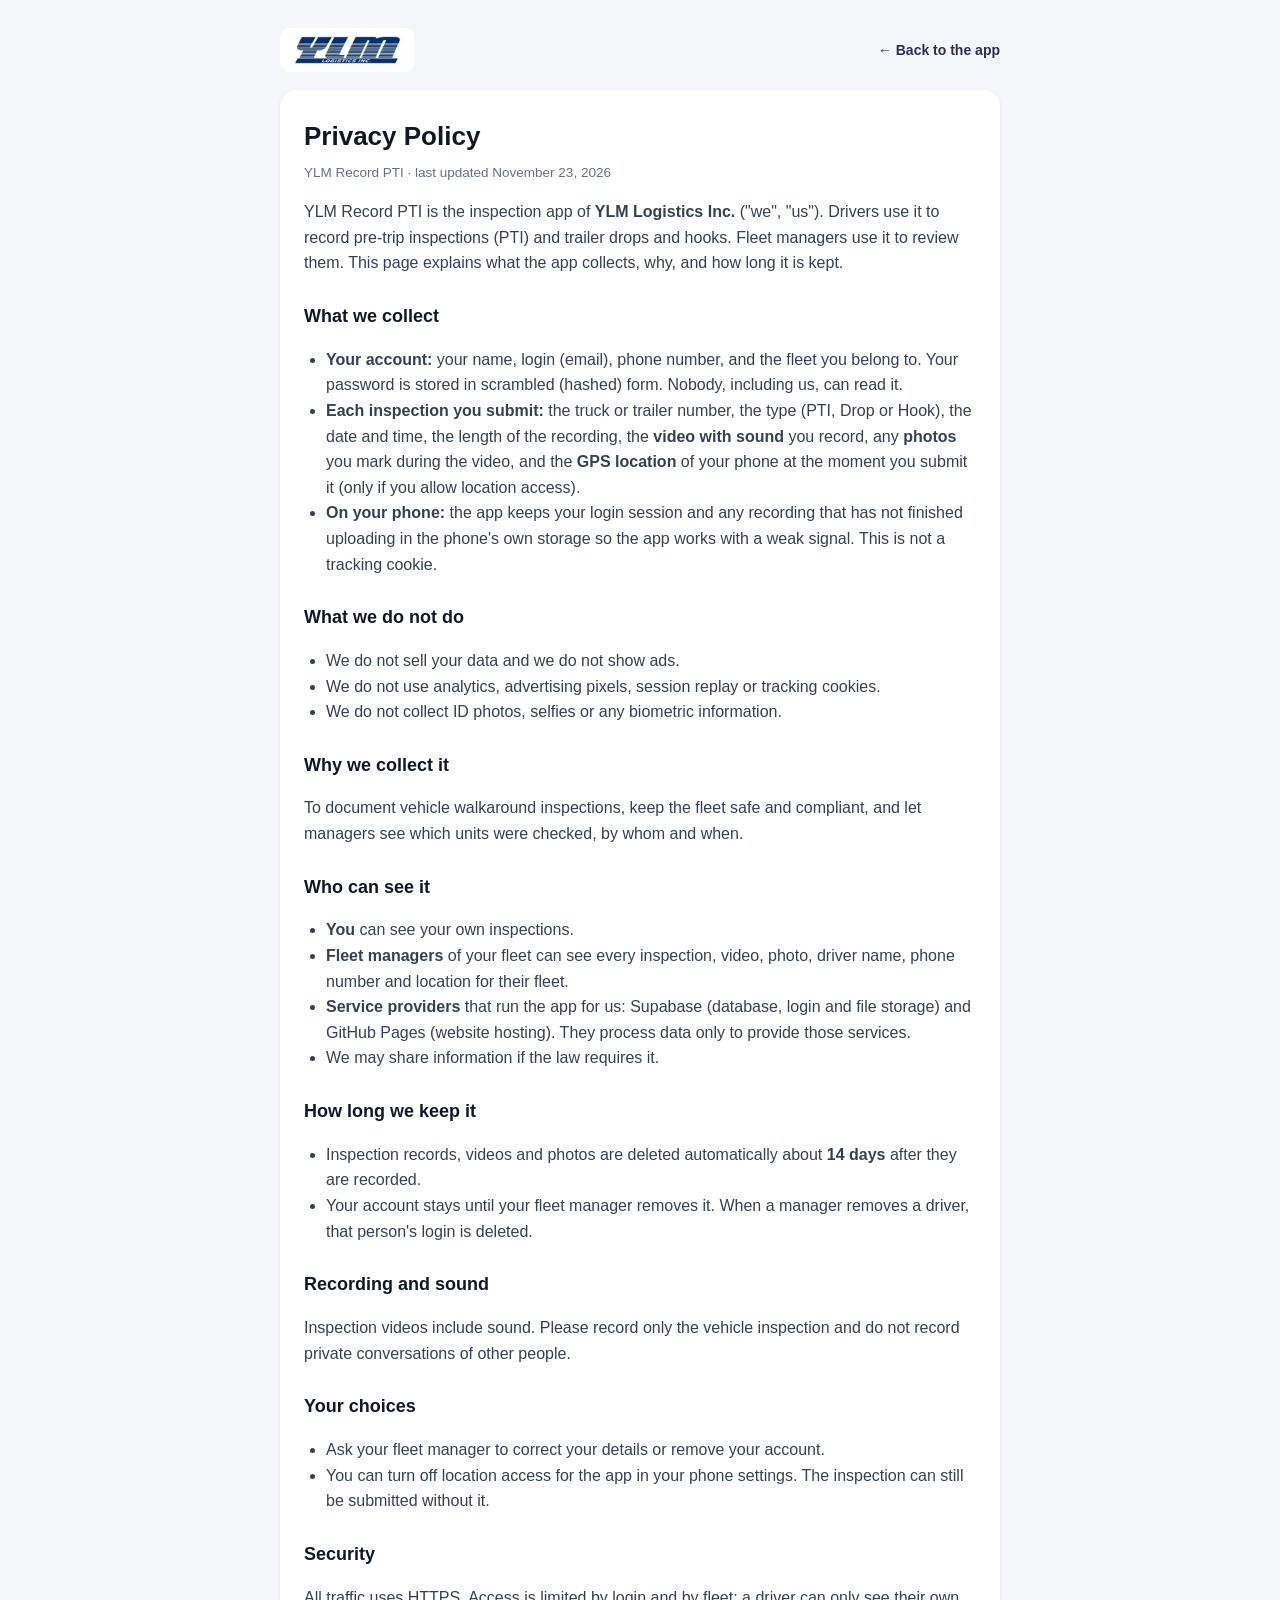
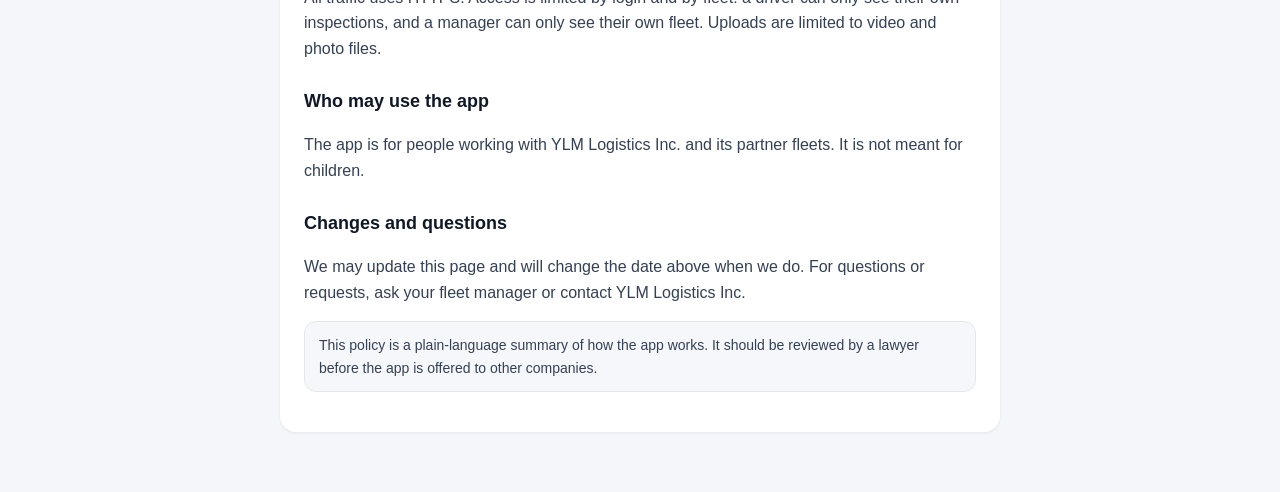
==== privacy.html @ 6dde9764 "yoyoyoyo" ====
<!DOCTYPE html>
<html lang="en">
<head>
<meta charset="UTF-8" />
<meta name="viewport" content="width=device-width, initial-scale=1" />
<meta http-equiv="Content-Security-Policy" content="default-src 'self'; img-src 'self' data:; style-src 'self'; base-uri 'self'; form-action 'none'; object-src 'none'" />
<title>Privacy Policy | YLM Record PTI</title>
<link rel="stylesheet" href="css/legal.css" />
</head>
<body>
<div class="wrap">
  <div class="top"><img src="assets/logo.png" alt="YLM Logistics Inc." /><a class="back" href="index.html">&larr; Back to the app</a></div>
  <div class="card">
    <h1>Privacy Policy</h1>
    <p class="updated">YLM Record PTI &middot; last updated November 23, 2026</p>
    <p>YLM Record PTI is the inspection app of <strong>YLM Logistics Inc.</strong> ("we", "us"). Drivers use it to record pre-trip inspections (PTI) and trailer drops and hooks. Fleet managers use it to review them. This page explains what the app collects, why, and how long it is kept.</p>

    <h2>What we collect</h2>
    <ul>
      <li><strong>Your account:</strong> your name, login (email), phone number, and the fleet you belong to. Your password is stored in scrambled (hashed) form. Nobody, including us, can read it.</li>
      <li><strong>Each inspection you submit:</strong> the truck or trailer number, the type (PTI, Drop or Hook), the date and time, the length of the recording, the <strong>video with sound</strong> you record, any <strong>photos</strong> you mark during the video, and the <strong>GPS location</strong> of your phone at the moment you submit it (only if you allow location access).</li>
      <li><strong>On your phone:</strong> the app keeps your login session and any recording that has not finished uploading in the phone's own storage so the app works with a weak signal. This is not a tracking cookie.</li>
    </ul>

    <h2>What we do not do</h2>
    <ul>
      <li>We do not sell your data and we do not show ads.</li>
      <li>We do not use analytics, advertising pixels, session replay or tracking cookies.</li>
      <li>We do not collect ID photos, selfies or any biometric information.</li>
    </ul>

    <h2>Why we collect it</h2>
    <p>To document vehicle walkaround inspections, keep the fleet safe and compliant, and let managers see which units were checked, by whom and when.</p>

    <h2>Who can see it</h2>
    <ul>
      <li><strong>You</strong> can see your own inspections.</li>
      <li><strong>Fleet managers</strong> of your fleet can see every inspection, video, photo, driver name, phone number and location for their fleet.</li>
      <li><strong>Service providers</strong> that run the app for us: Supabase (database, login and file storage) and GitHub Pages (website hosting). They process data only to provide those services.</li>
      <li>We may share information if the law requires it.</li>
    </ul>

    <h2>How long we keep it</h2>
    <ul>
      <li>Inspection records, videos and photos are deleted automatically about <strong>14 days</strong> after they are recorded.</li>
      <li>Your account stays until your fleet manager removes it. When a manager removes a driver, that person's login is deleted.</li>
    </ul>

    <h2>Recording and sound</h2>
    <p>Inspection videos include sound. Please record only the vehicle inspection and do not record private conversations of other people.</p>

    <h2>Your choices</h2>
    <ul>
      <li>Ask your fleet manager to correct your details or remove your account.</li>
      <li>You can turn off location access for the app in your phone settings. The inspection can still be submitted without it.</li>
    </ul>

    <h2>Security</h2>
    <p>All traffic uses HTTPS. Access is limited by login and by fleet: a driver can only see their own inspections, and a manager can only see their own fleet. Uploads are limited to video and photo files.</p>

    <h2>Who may use the app</h2>
    <p>The app is for people working with YLM Logistics Inc. and its partner fleets. It is not meant for children.</p>

    <h2>Changes and questions</h2>
    <p>We may update this page and will change the date above when we do. For questions or requests, ask your fleet manager or contact YLM Logistics Inc.</p>

    <p class="note">This policy is a plain-language summary of how the app works. It should be reviewed by a lawyer before the app is offered to other companies.</p>
  </div>
</div>
</body>
</html>
---- css/legal.css ----
:root { --ink: #101828; --mute: #667085; --line: #e4e7ec; --accent: #2a2f50; }
* { box-sizing: border-box; }
body { margin: 0; background: #f4f6fa; color: var(--ink); font: 16px/1.6 -apple-system, BlinkMacSystemFont, "Segoe UI", Roboto, Helvetica, Arial, sans-serif; }
.wrap { max-width: 760px; margin: 0 auto; padding: 28px 20px 60px; }
.top { display: flex; align-items: center; gap: 14px; margin-bottom: 18px; }
.top img { height: 44px; width: auto; background: #fff; border-radius: 10px; padding: 4px 8px; }
.back { margin-left: auto; font-weight: 700; color: var(--accent); text-decoration: none; font-size: 14px; }
.card { background: #fff; border-radius: 16px; padding: 26px 24px; box-shadow: 0 1px 3px rgba(16,24,40,.08); }
h1 { margin: 0 0 4px; font-size: 26px; }
h2 { margin: 26px 0 6px; font-size: 18px; }
p, li { color: #344054; }
ul { padding-left: 22px; }
.updated { color: var(--mute); font-size: 13.5px; margin: 0 0 14px; }
a { color: var(--accent); }
.note { background: #f6f7fb; border: 1px solid var(--line); border-radius: 12px; padding: 12px 14px; font-size: 14px; }
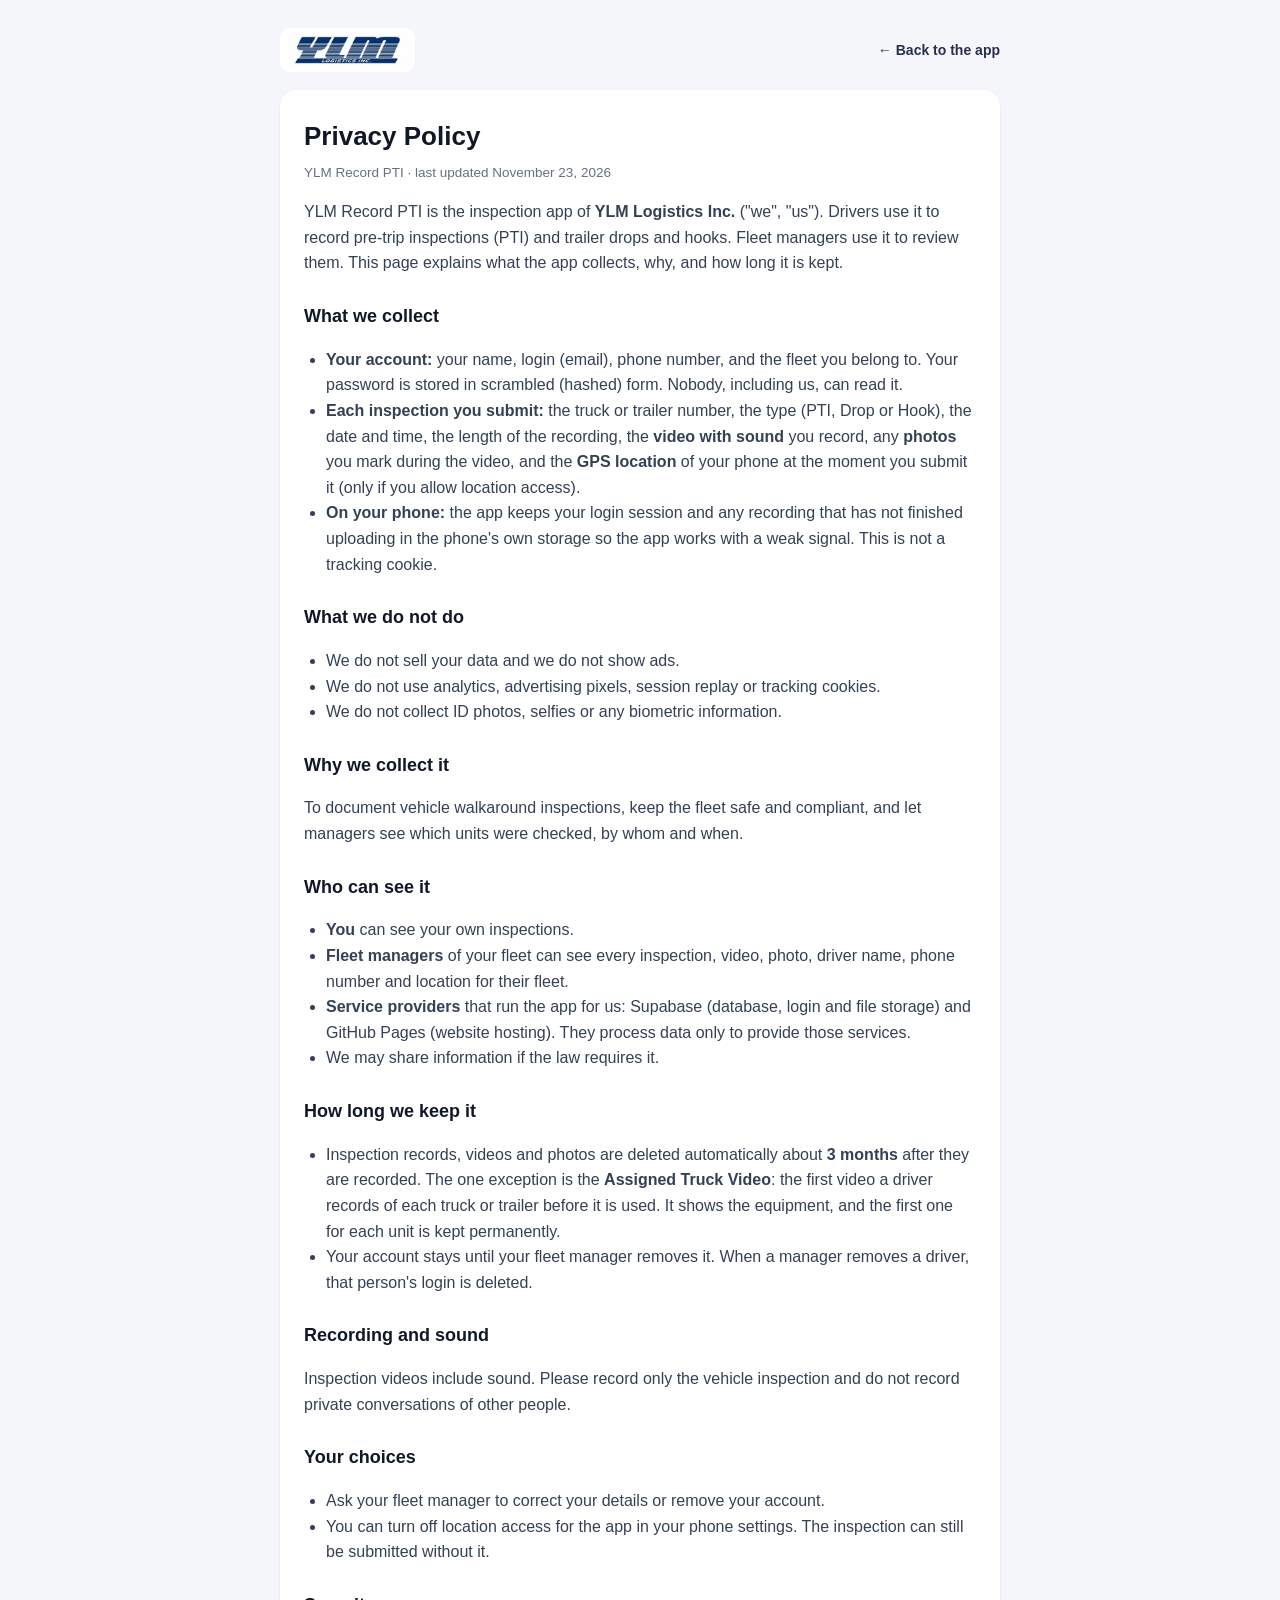
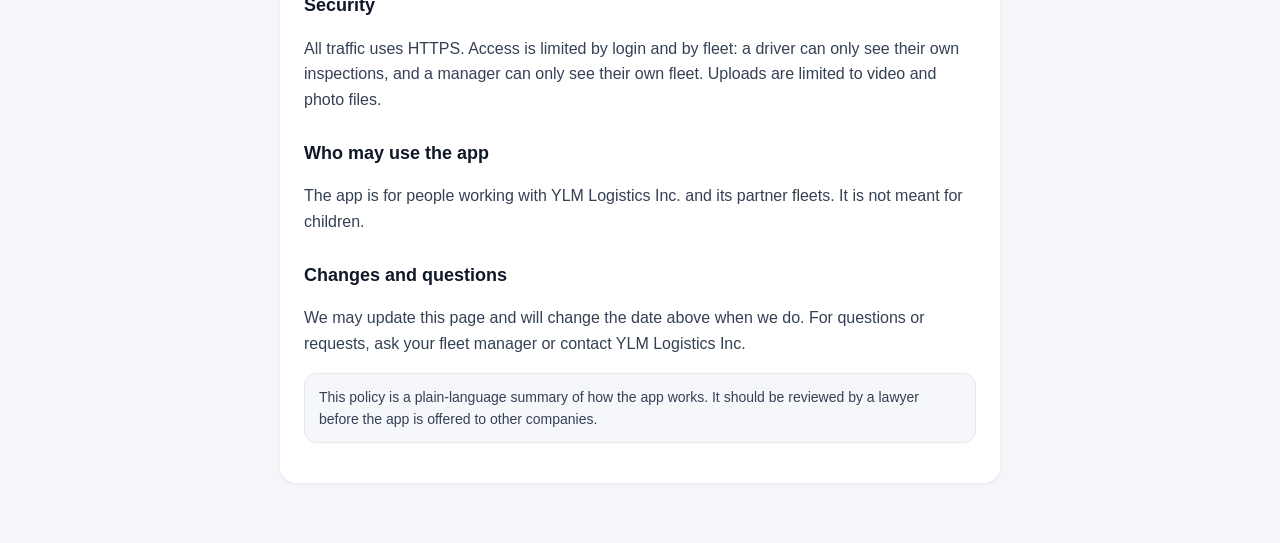
==== commit 5a857791: "done?" ====
--- a/privacy.html
+++ b/privacy.html
@@ -42,7 +42,7 @@
 
     <h2>How long we keep it</h2>
     <ul>
-      <li>Inspection records, videos and photos are deleted automatically about <strong>14 days</strong> after they are recorded.</li>
+      <li>Inspection records, videos and photos are deleted automatically about <strong>3 months</strong> after they are recorded. The one exception is the <strong>Assigned Truck Video</strong>: the first video a driver records of each truck or trailer before it is used. It shows the equipment, and the first one for each unit is kept permanently.</li>
       <li>Your account stays until your fleet manager removes it. When a manager removes a driver, that person's login is deleted.</li>
     </ul>
 
